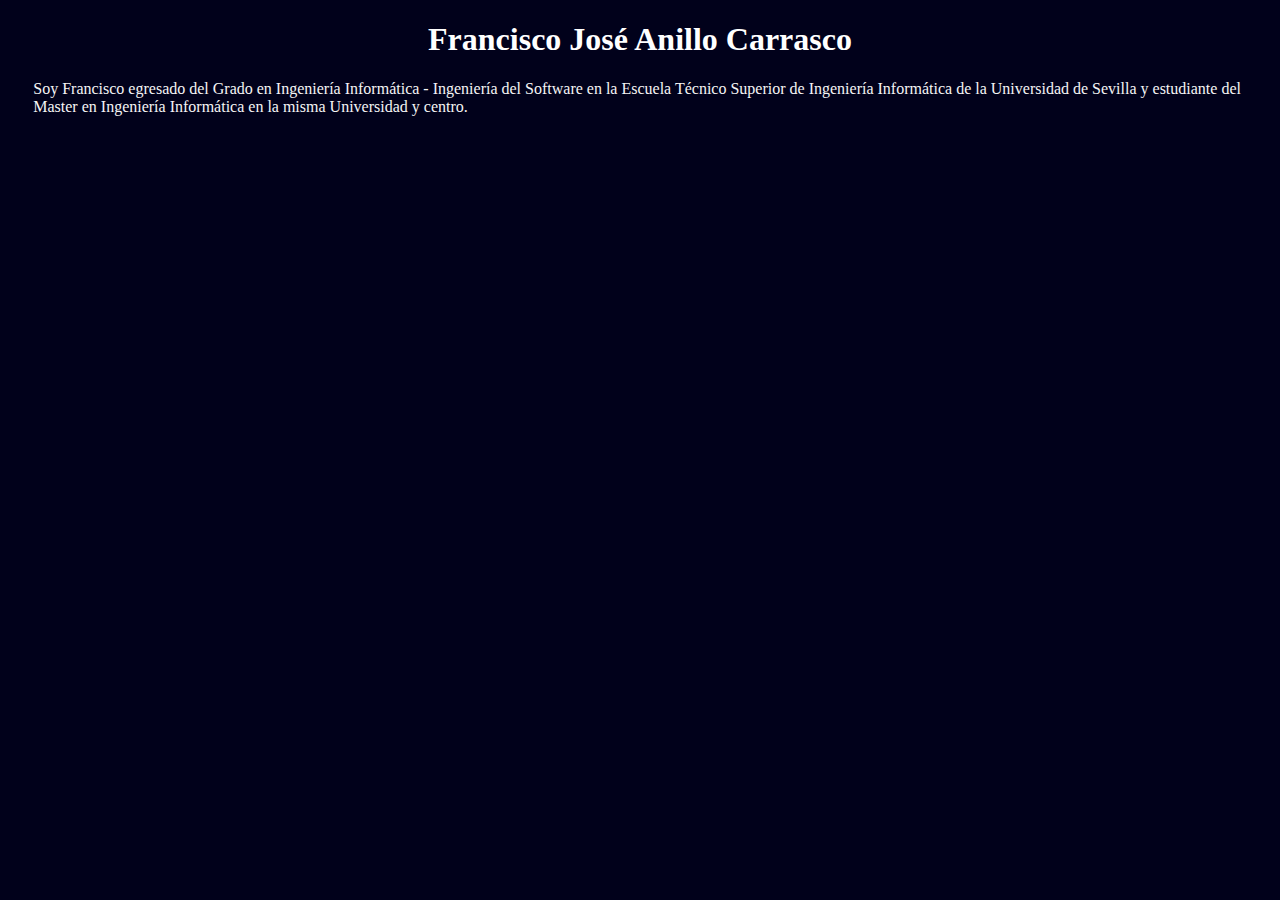
==== main.html @ 7678fda0 "Primer commit" ====
<!DOCTYPE html>
<html lang="es">
<head>
    <meta charset="UTF-8">
    <meta name="viewport" content="width=device-width, initial-scale=1.0">
    <title>Portfolio de Francisco José Anillo Carrasco</title>
    <link rel="stylesheet" href="style.css">

<style>
    body{
        background-color: rgb(1, 1, 27);
    }
h1{
    color: white;
}
.titulo{
    text-align: center;
}
p{color: whitesmoke;}
.presentacion{
    margin-top: 1%;
    margin-left: 2%;    
    margin-right: 2%;    
}
</style>
</head>
<body>
<h1 title="titulo" class="titulo"> Francisco José Anillo Carrasco</h1>

<p class="presentacion"> Soy Francisco egresado del Grado en Ingeniería Informática - Ingeniería del Software en la Escuela Técnico Superior de Ingeniería Informática de la Universidad de Sevilla y estudiante del Master en Ingeniería Informática en la misma Universidad y centro.</p> 
    

</body>
</html>
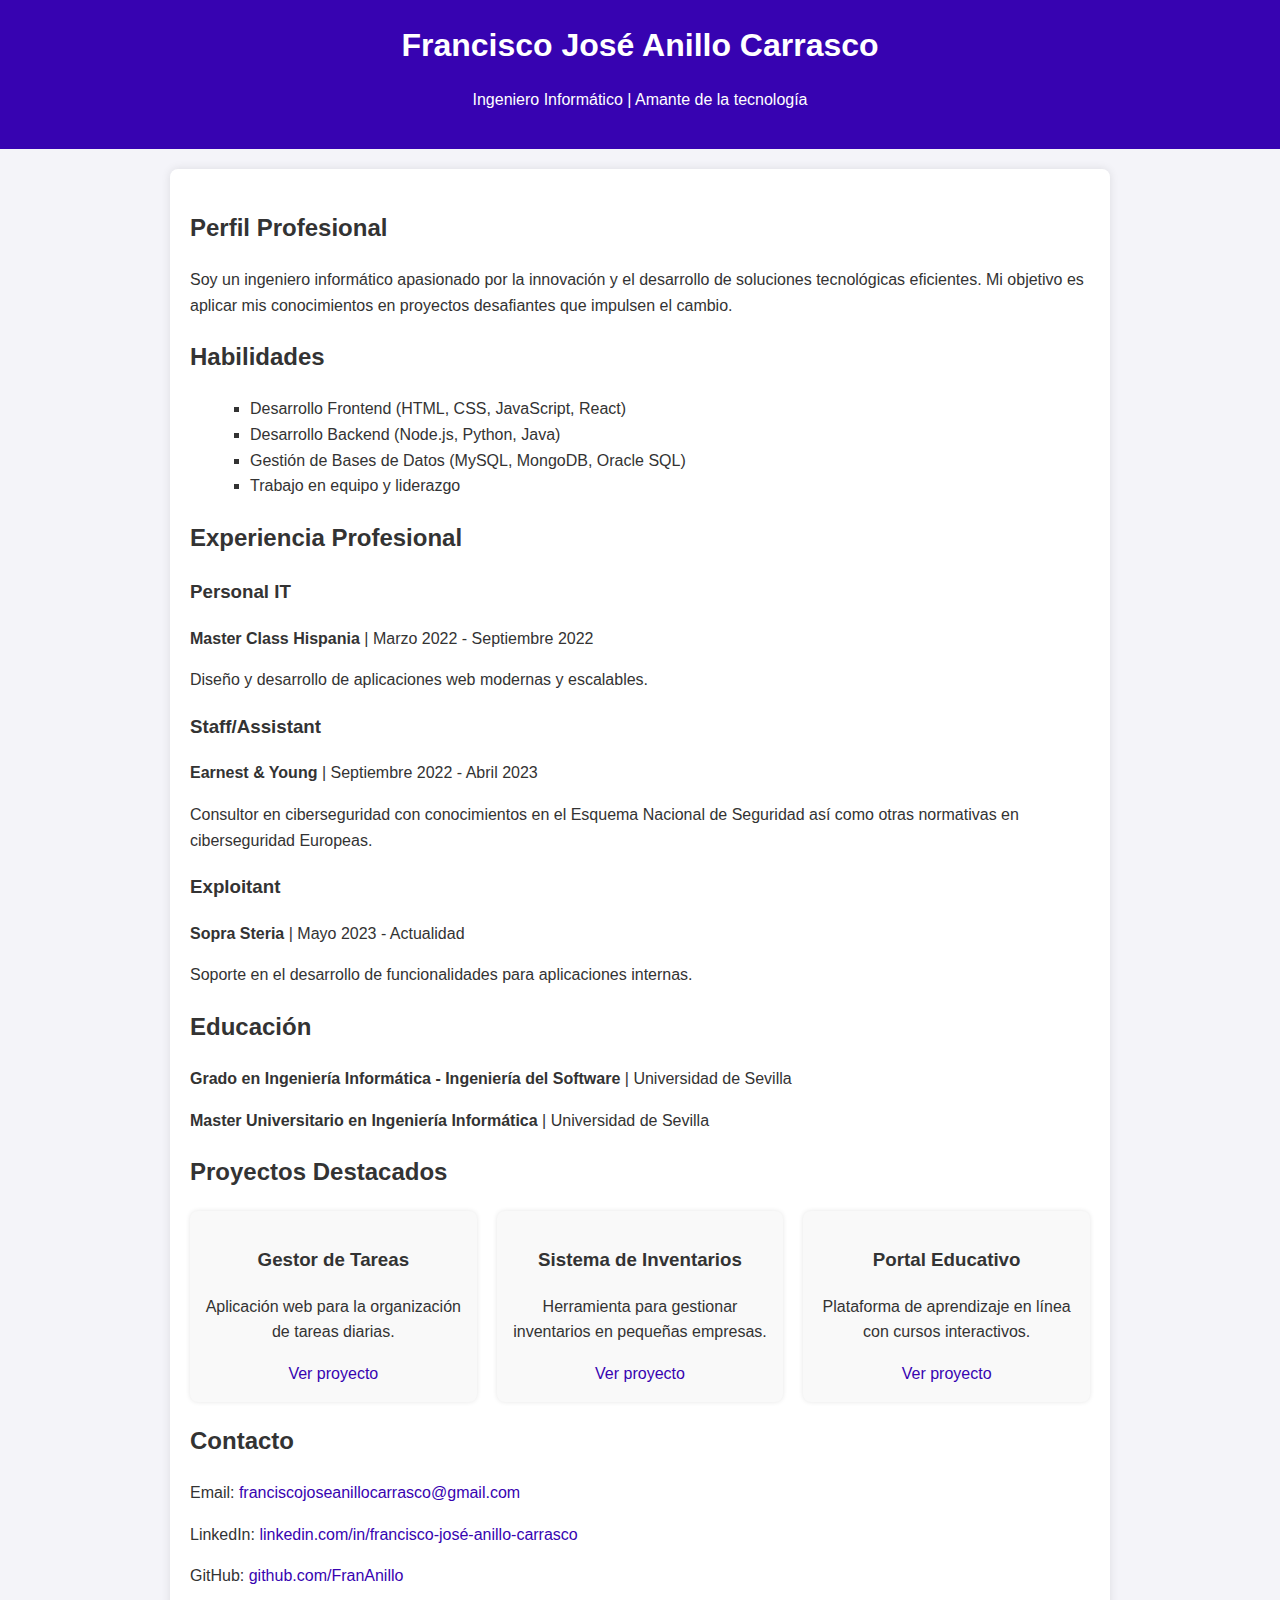
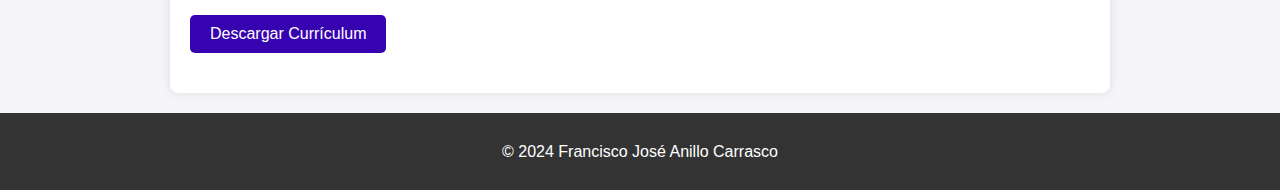
==== commit 06b5e73c: "Curriculum v1.0" ====
--- a/main.html
+++ b/main.html
@@ -1,34 +1,179 @@
 <!DOCTYPE html>
 <html lang="es">
 <head>
-    <meta charset="UTF-8">
-    <meta name="viewport" content="width=device-width, initial-scale=1.0">
-    <title>Portfolio de Francisco José Anillo Carrasco</title>
-    <link rel="stylesheet" href="style.css">
+  <meta charset="UTF-8">
+  <meta name="viewport" content="width=device-width, initial-scale=1.0">
+  <title>Currículum Web - Francisco José Anillo Carrasco</title>
+  <style>
+    body {
+      font-family: Arial, sans-serif;
+      line-height: 1.6;
+      margin: 0;
+      padding: 0;
+      background-color: #f4f4f9;
+      color: #333;
+    }
 
-<style>
-    body{
-        background-color: rgb(1, 1, 27);
+    .header {
+      text-align: center;
+      background-color: #3703b1;
+      color: white;
+      padding: 20px;
     }
-h1{
-    color: white;
-}
-.titulo{
-    text-align: center;
-}
-p{color: whitesmoke;}
-.presentacion{
-    margin-top: 1%;
-    margin-left: 2%;    
-    margin-right: 2%;    
-}
-</style>
+
+    header h1 {
+      margin: 0;
+    }
+
+    main {
+      max-width: 900px;
+      margin: 20px auto;
+      padding: 20px;
+      background: white;
+      border-radius: 8px;
+      box-shadow: 0 0 10px rgba(0, 0, 0, 0.1);
+    }
+
+    section {
+      margin-bottom: 20px;
+    }
+
+    .skills ul {
+      list-style-type: square;
+      margin: 10px 0 0 20px;
+    }
+
+    a {
+      color: #3703b1;
+      text-decoration: none;
+    }
+
+    a:hover {
+      text-decoration: underline;
+    }
+
+    button {
+      display: inline-block;
+      padding: 10px 20px;
+      margin-top: 10px;
+      background-color: #3703b1;
+      color: white;
+      border: none;
+      border-radius: 5px;
+      cursor: pointer;
+      font-size: 1rem;
+    }
+
+    button:hover {
+      background-color: #290284;
+    }
+
+    .projects {
+      display: grid;
+      grid-template-columns: repeat(auto-fit, minmax(250px, 1fr));
+      gap: 20px;
+    }
+
+    .project {
+      background: #f9f9f9;
+      padding: 15px;
+      border-radius: 8px;
+      box-shadow: 0 0 5px rgba(0, 0, 0, 0.1);
+      text-align: center;
+    }
+
+    footer {
+      text-align: center;
+      padding: 10px 0;
+      background-color: #333;
+      color: white;
+    }
+  </style>
 </head>
 <body>
-<h1 title="titulo" class="titulo"> Francisco José Anillo Carrasco</h1>
+  <header class="header">
+    <h1>Francisco José Anillo Carrasco</h1>
+    <p>Ingeniero Informático | Amante de la tecnología</p>
+  </header>
+  
+  <main>
+    <section class="profile">
+      <h2>Perfil Profesional</h2>
+      <p>Soy un ingeniero informático apasionado por la innovación y el desarrollo de soluciones tecnológicas eficientes. Mi objetivo es aplicar mis conocimientos en proyectos desafiantes que impulsen el cambio.</p>
+    </section>
 
-<p class="presentacion"> Soy Francisco egresado del Grado en Ingeniería Informática - Ingeniería del Software en la Escuela Técnico Superior de Ingeniería Informática de la Universidad de Sevilla y estudiante del Master en Ingeniería Informática en la misma Universidad y centro.</p> 
+    <section class="skills">
+      <h2>Habilidades</h2>
+      <ul>
+        <li>Desarrollo Frontend (HTML, CSS, JavaScript, React)</li>
+        <li>Desarrollo Backend (Node.js, Python, Java)</li>
+        <li>Gestión de Bases de Datos (MySQL, MongoDB, Oracle SQL)</li>
+        <li>Trabajo en equipo y liderazgo</li>
+      </ul>
+    </section>
+
+    <section class="experience">
+      <h2>Experiencia Profesional</h2>
+      <div class="job">
+        <h3>Personal IT</h3>
+        <p><strong>Master Class Hispania</strong> | Marzo 2022 - Septiembre 2022</p>
+        <p>Diseño y desarrollo de aplicaciones web modernas y escalables.</p>
+      </div>
+      <div class="job">
+        <h3>Staff/Assistant</h3>
+        <p><strong>Earnest & Young</strong> | Septiembre 2022 - Abril 2023</p>
+        <p>Consultor en ciberseguridad con conocimientos en el Esquema Nacional de Seguridad así como otras normativas en ciberseguridad Europeas.</p>
+      </div>
+      <div class="job">
+        <h3>Exploitant</h3>
+        <p><strong>Sopra Steria</strong> | Mayo 2023 - Actualidad</p>
+        <p>Soporte en el desarrollo de funcionalidades para aplicaciones internas.</p>
+      </div>
+    </section>
+
+    <section class="education">
+      <h2>Educación</h2>
+      <p><strong>Grado en Ingeniería Informática - Ingeniería del Software</strong> | Universidad de Sevilla</p>
+      <p><strong>Master Universitario en Ingeniería Informática</strong> | Universidad de Sevilla</p>
+    </section>
     
+    <h2>Proyectos Destacados</h2>
 
+    <section class="projects">
+      <div class="project">
+        <h3>Gestor de Tareas</h3>
+        <p>Aplicación web para la organización de tareas diarias.</p>
+        <a href="#">Ver proyecto</a>
+      </div>
+      <div class="project">
+        <h3>Sistema de Inventarios</h3>
+        <p>Herramienta para gestionar inventarios en pequeñas empresas.</p>
+        <a href="#">Ver proyecto</a>
+      </div>
+      <div class="project">
+        <h3>Portal Educativo</h3>
+        <p>Plataforma de aprendizaje en línea con cursos interactivos.</p>
+        <a href="#">Ver proyecto</a>
+      </div>
+    </section>
+
+    <section class="contact">
+      <h2>Contacto</h2>
+      <p>Email: <a href="mailto:franciscojoseanillocarrasco@gmail.com">franciscojoseanillocarrasco@gmail.com</a></p>
+      <p>LinkedIn: <a href="https://www.linkedin.com/in/francisco-jos%C3%A9-anillo-carrasco-805744200/" target="_blank">linkedin.com/in/francisco-josé-anillo-carrasco</a></p>
+      <p>GitHub: <a href="https://github.com/FranAnillo" target="_blank">github.com/FranAnillo</a></p>
+      <button onclick="downloadCV()">Descargar Currículum</button>
+    </section>
+  </main>
+
+  <footer class="footer">
+    <p>© 2024 Francisco José Anillo Carrasco</p>
+  </footer>
+
+  <script>
+    function downloadCV() {
+      window.location.href = 'Curriculum_Francisco_Jose_Anillo_Carrasco.pdf';
+    }
+  </script>
 </body>
-</html>+</html>
